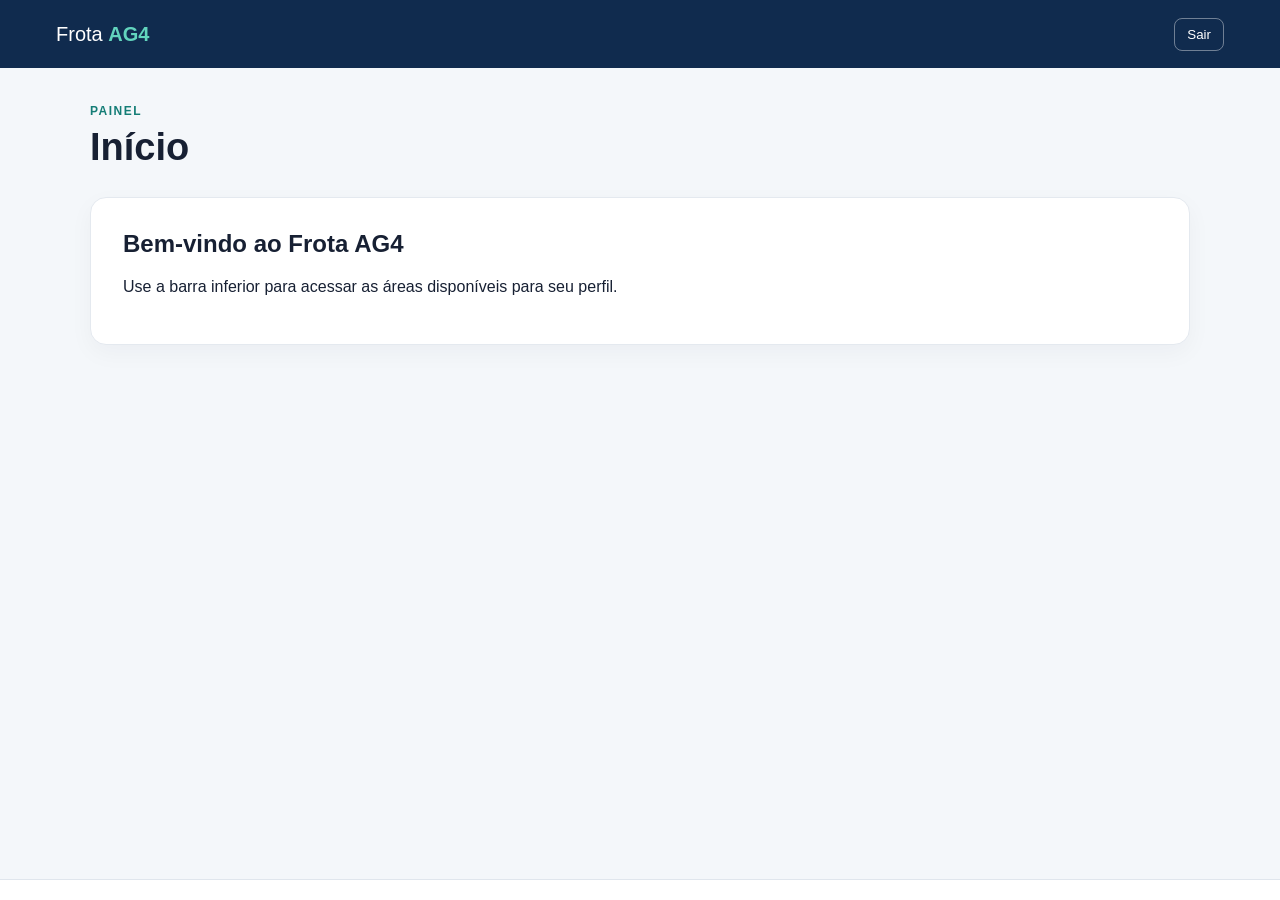
==== app.html @ e23a484c "Add initial HTML structure for app" ====
<!DOCTYPE html>
<html lang="pt-BR">
<head>
  <meta charset="UTF-8">
  <meta name="viewport" content="width=device-width, initial-scale=1">
  <title>Início | Frota AG4</title>
  <link rel="stylesheet" href="css/app.css">
  <script src="js/app.js" defer></script>
</head>
<body>
  <header class="topbar">
    <a class="app-brand" href="app.html">Frota <strong>AG4</strong></a>
    <div class="user-area">
      <span id="userInfo"></span>
      <button id="logoutButton" class="logout-button">Sair</button>
    </div>
  </header>

  <main class="content">
    <p class="eyebrow">PAINEL</p>
    <h1>Início</h1>
    <p class="welcome" id="welcomeMessage"></p>

    <section class="welcome-card">
      <h2>Bem-vindo ao Frota AG4</h2>
      <p>Use a barra inferior para acessar as áreas disponíveis para seu perfil.</p>
      <p id="accessNote" class="access-note"></p>
    </section>
  </main>

  <nav class="bottom-nav" id="bottomNav" aria-label="Navegação principal"></nav>
</body>
</html>
---- css/app.css ----
* {
  box-sizing: border-box;
}

body {
  margin: 0;
  min-height: 100vh;
  padding-bottom: 88px;
  color: #172033;
  background: #f4f7fa;
  font-family: Arial, sans-serif;
}

.topbar {
  min-height: 68px;
  padding: 12px clamp(16px, 5vw, 56px);
  display: flex;
  align-items: center;
  justify-content: space-between;
  gap: 16px;
  background: #102b4e;
  color: white;
}

.app-brand {
  color: white;
  text-decoration: none;
  font-size: 20px;
}

.app-brand strong {
  color: #62d4bd;
}

.user-area {
  display: flex;
  align-items: center;
  gap: 12px;
  font-size: 14px;
}

.logout-button {
  padding: 8px 12px;
  border: 1px solid #ffffff66;
  border-radius: 8px;
  color: white;
  background: transparent;
  cursor: pointer;
}

.content {
  width: min(100% - 32px, 1100px);
  margin: 36px auto;
}

.eyebrow {
  margin: 0 0 8px;
  color: #147d76;
  font-size: 12px;
  font-weight: 800;
  letter-spacing: 1.5px;
}

h1 {
  margin: 0;
  font-size: clamp(28px, 5vw, 38px);
}

.welcome {
  color: #687386;
}

.welcome-card {
  margin-top: 28px;
  padding: clamp(20px, 4vw, 32px);
  border: 1px solid #e4e9ef;
  border-radius: 16px;
  background: white;
  box-shadow: 0 8px 24px #14213d0a;
}

.welcome-card h2 {
  margin-top: 0;
}

.access-note {
  color: #687386;
  font-size: 14px;
}

.bottom-nav {
  position: fixed;
  z-index: 5;
  right: 0;
  bottom: 0;
  left: 0;
  display: flex;
  gap: 8px;
  overflow-x: auto;
  padding: 10px 14px max(10px, env(safe-area-inset-bottom));
  border-top: 1px solid #e0e6ed;
  background: #fff;
  scrollbar-width: thin;
  -webkit-overflow-scrolling: touch;
}

.nav-link {
  flex: 0 0 auto;
  min-width: 96px;
  padding: 10px 12px;
  border-radius: 10px;
  color: #445066;
  text-align: center;
  text-decoration: none;
  font-size: 13px;
  white-space: nowrap;
}

.nav-link:hover,
.nav-link.active {
  color: #fff;
  background: #147d76;
}

@media (min-width: 800px) {
  .bottom-nav {
    justify-content: center;
  }
}
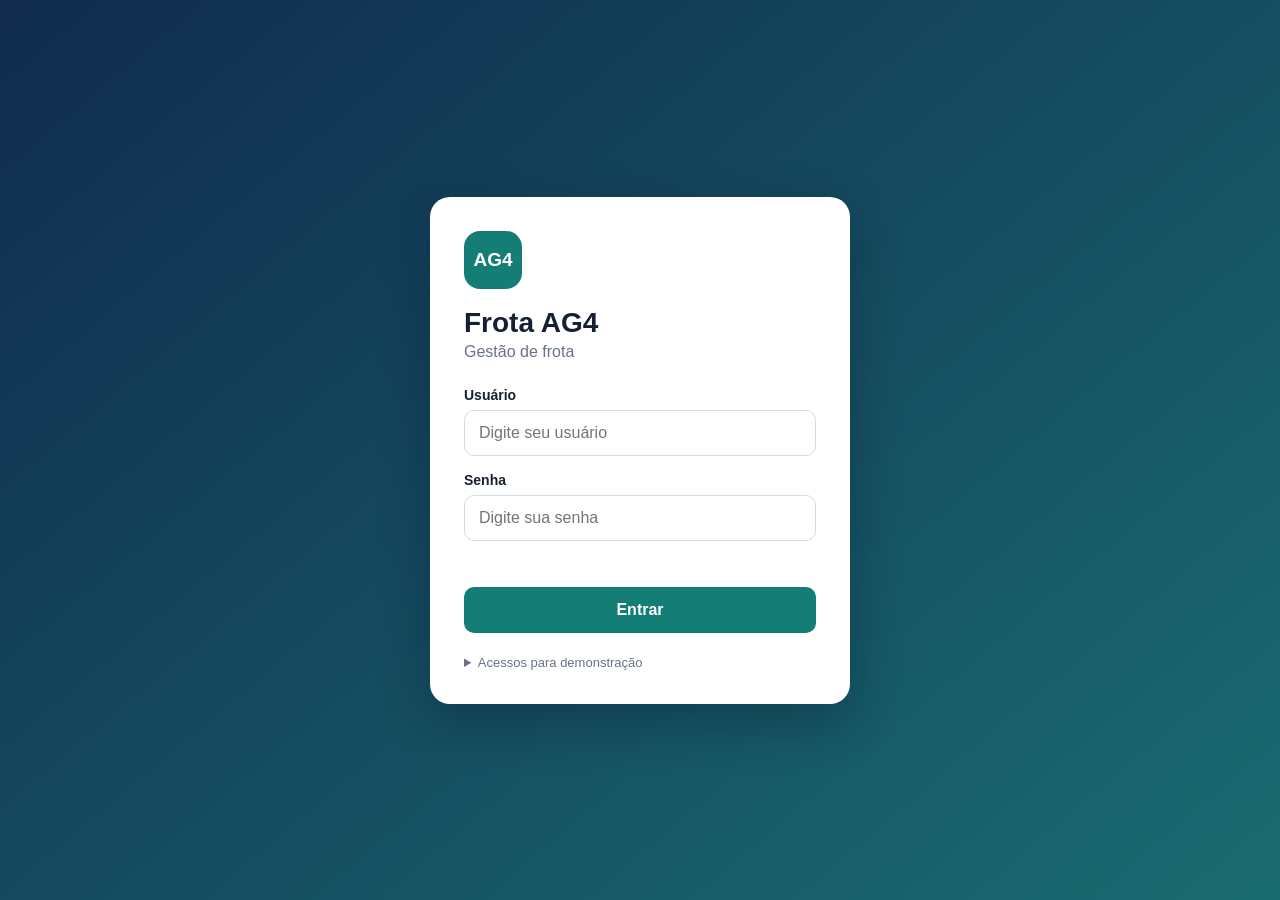
==== commit 4009b7e9: "Update app.html" ====
--- a/app.html
+++ b/app.html
@@ -9,7 +9,9 @@
 </head>
 <body>
   <header class="topbar">
-    <a class="app-brand" href="app.html">Frota <strong>AG4</strong></a>
+    <a class="app-brand" href="app.html" aria-label="Frota AG4 - Início">
+  <img src="img/logo.png" alt="Frota AG4" class="app-logo">
+</a>
     <div class="user-area">
       <span id="userInfo"></span>
       <button id="logoutButton" class="logout-button">Sair</button>
--- a/css/app.css
+++ b/css/app.css
@@ -97,7 +97,7 @@
   display: flex;
   gap: 8px;
   overflow-x: auto;
-  padding: 10px 14px max(10px, env(safe-area-inset-bottom));
+  padding: 8px 10px max(9px, env(safe-area-inset-bottom));
   border-top: 1px solid #e0e6ed;
   background: #fff;
   scrollbar-width: thin;
@@ -106,9 +106,9 @@
 
 .nav-link {
   flex: 0 0 auto;
-  min-width: 96px;
-  padding: 10px 12px;
-  border-radius: 10px;
+  min-width: 80px;
+  padding: 8px 10px;
+  border-radius: 8px;
   color: #445066;
   text-align: center;
   text-decoration: none;
@@ -127,3 +127,58 @@
     justify-content: center;
   }
 }
+
+
+
+body {
+  padding-bottom: 90px;
+}
+
+.bottom-nav {
+  position: fixed;
+  z-index: 10;
+  right: 0;
+  bottom: 0;
+  left: 0;
+  display: flex;
+  gap: 8px;
+  overflow-x: auto;
+  padding: 8px 12px calc(8px + env(safe-area-inset-bottom));
+  border-top: 1px solid #dfe5ec;
+  background: #fff;
+  scrollbar-width: thin;
+  -webkit-overflow-scrolling: touch;
+}
+
+.nav-link {
+  flex: 0 0 82px;
+  display: flex;
+  min-height: 62px;
+  flex-direction: column;
+  align-items: center;
+  justify-content: center;
+  gap: 5px;
+  border-radius: 10px;
+  color: #445066;
+  text-decoration: none;
+  font-size: 12px;
+  white-space: nowrap;
+}
+
+.nav-link img {
+  width: 28px;
+  height: 28px;
+  object-fit: contain;
+}
+
+.nav-link:hover,
+.nav-link.active {
+  color: #fff;
+  background: #147d76;
+}
+
+@media (min-width: 800px) {
+  .bottom-nav {
+    justify-content: flex-start;
+  }
+}
